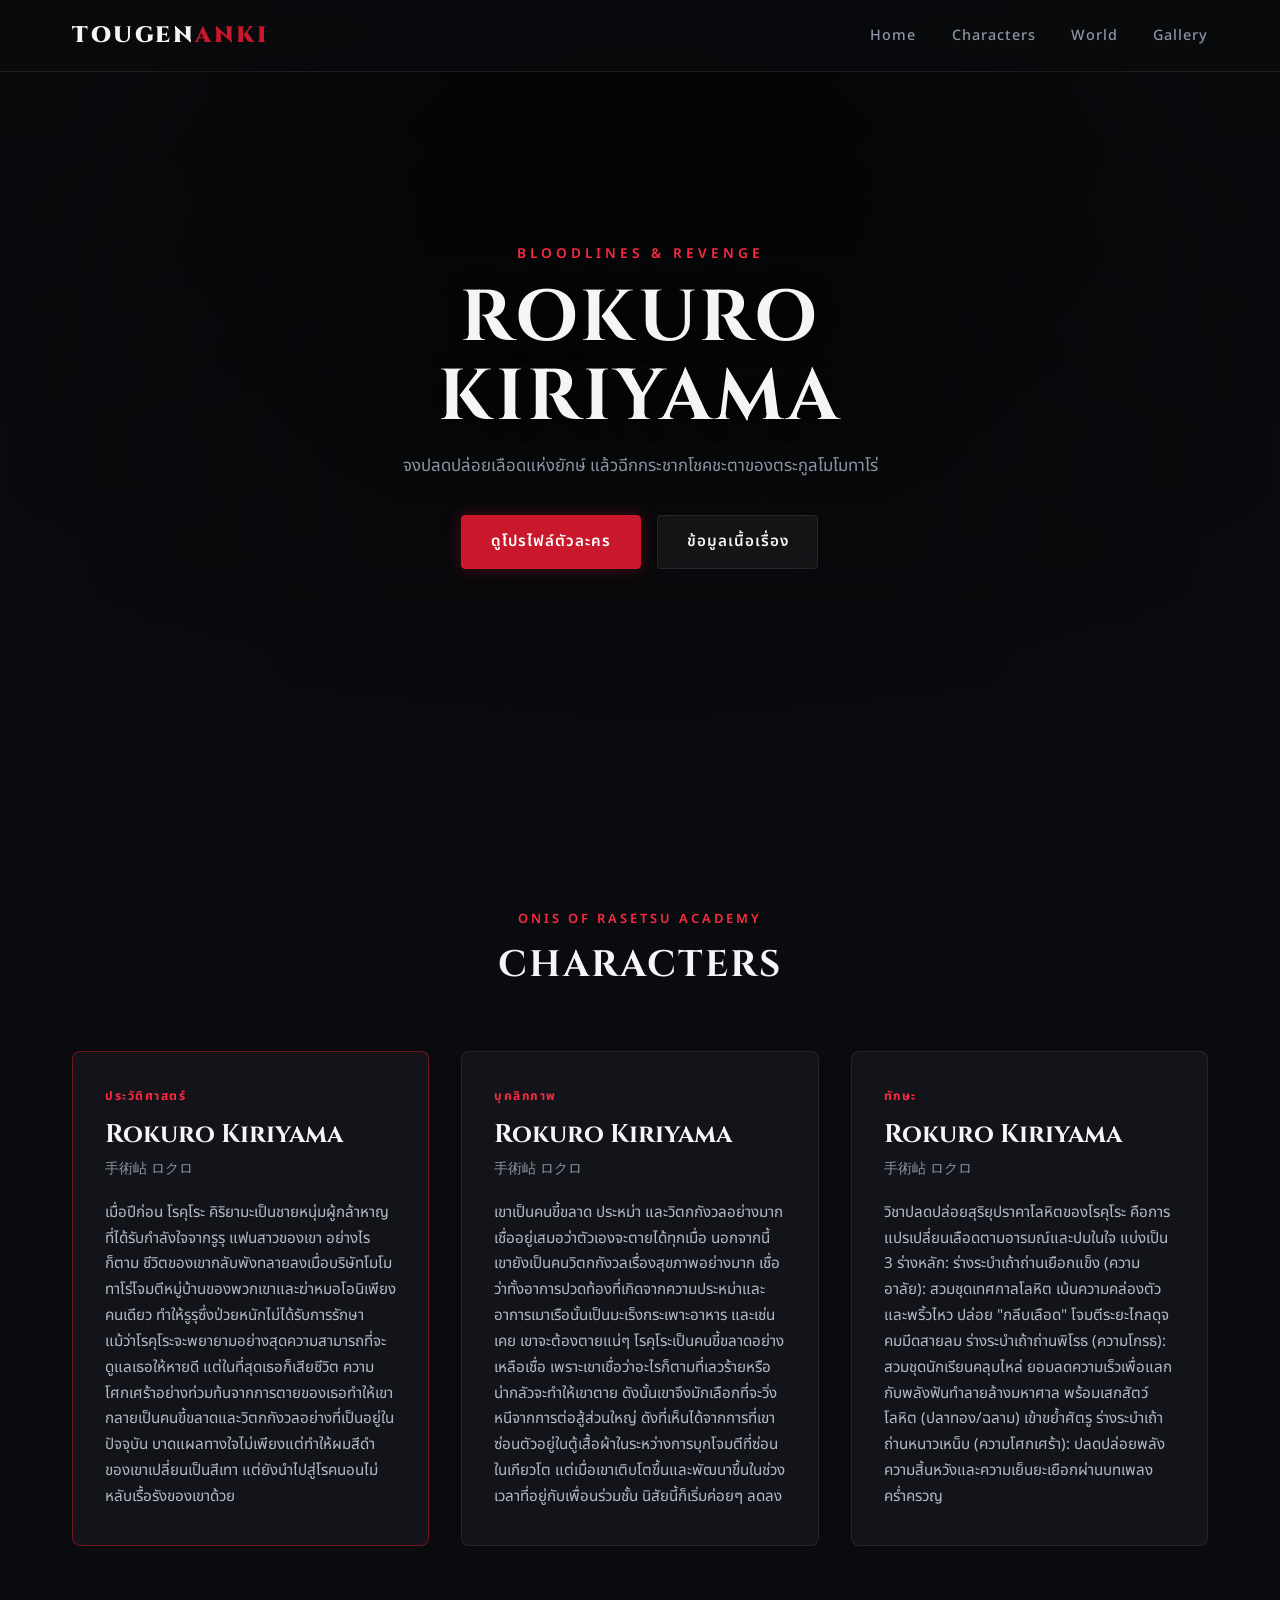
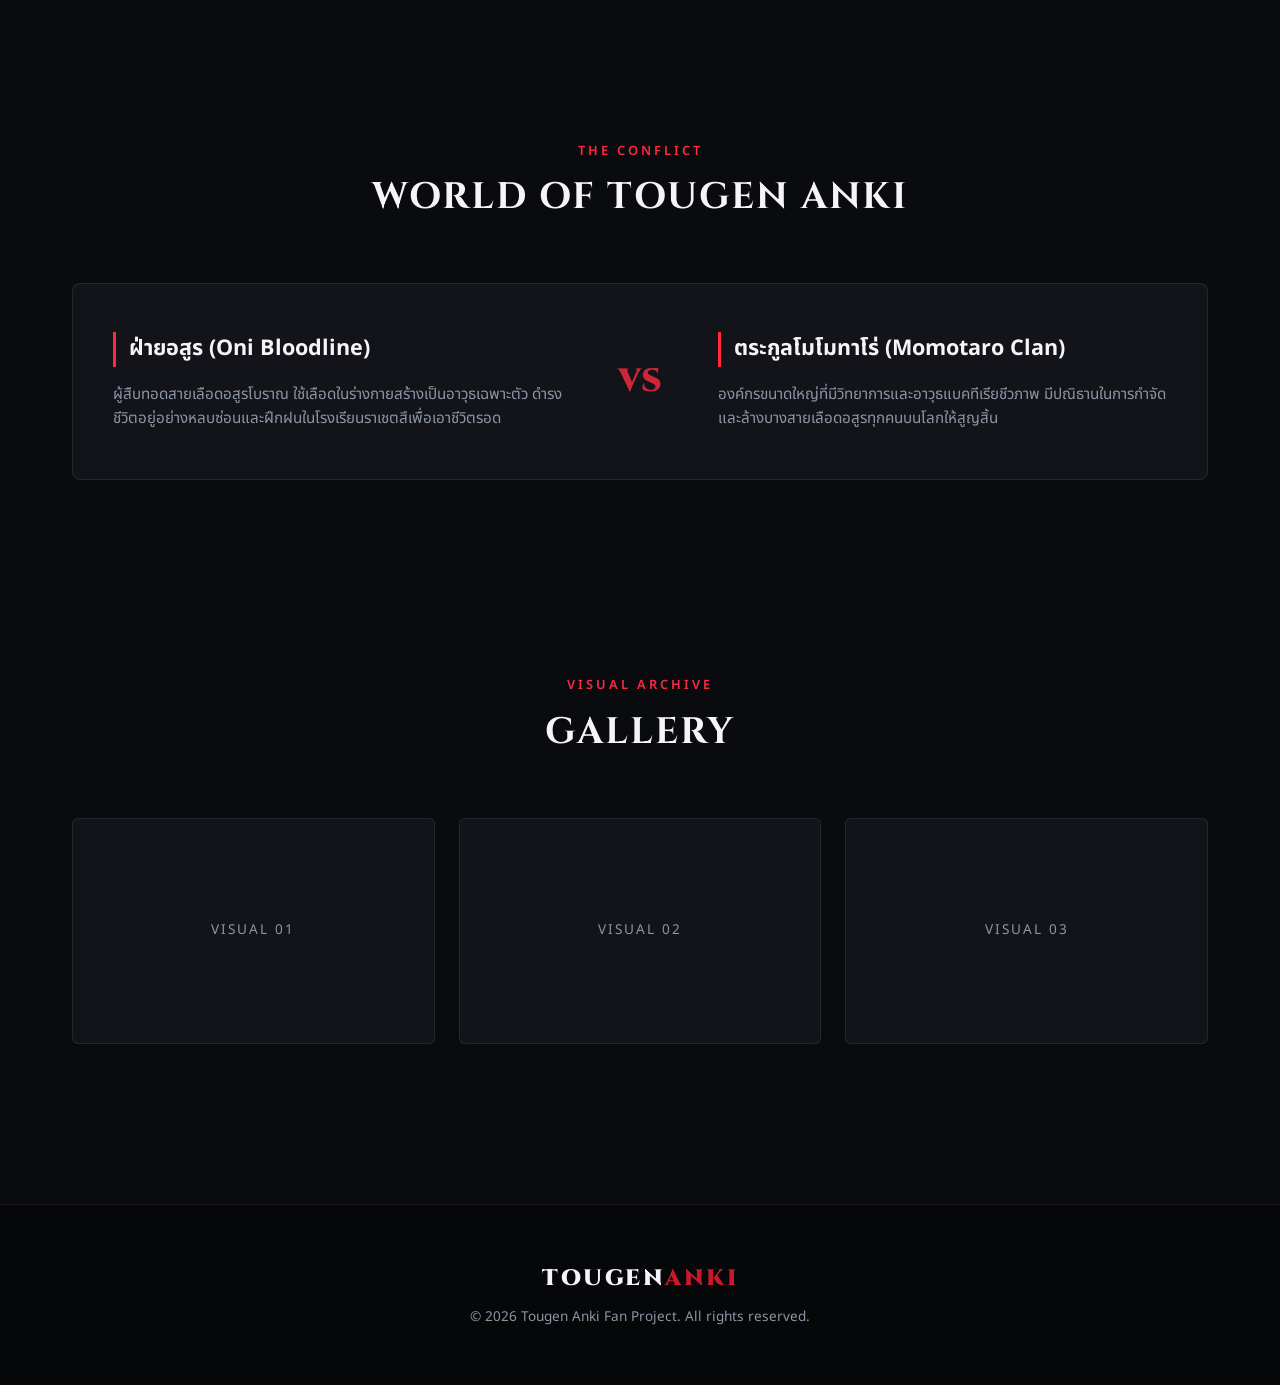
==== index.html @ 9216bf9a "Add files via upload" ====
<!DOCTYPE html>
<html lang="en">
<head>
  <meta charset="UTF-8">
  <meta name="viewport" content="width=device-width, initial-scale=1.0">
  <title>Tougen Anki Fansite | เลือดอสูรราเชตสึ</title>
  <link rel="stylesheet" href="style.css">
  
  <!-- Google Fonts: ฟอนต์สไตล์เฉียบคม Dark Fantasy -->
  <link rel="preconnect" href="https://fonts.googleapis.com">
  <link rel="preconnect" href="https://fonts.gstatic.com" crossorigin>
  <link href="https://fonts.googleapis.com/css2?family=Cinzel:wght@600;700;900&family=Noto+Sans+Thai:wght@300;400;600&family=Oswald:wght@500;700&display=swap" rel="stylesheet">
</head>
<body>

  <!-- Navigation Bar -->
  <header>
    <nav class="navbar">
      <div class="logo">TOUGEN<span>ANKI</span></div>
      <ul class="nav-links">
        <li><a href="#home">Home</a></li>
        <li><a href="#profile">Characters</a></li>
        <li><a href="#world">World</a></li>
        <li><a href="#gallery">Gallery</a></li>
      </ul>
    </nav>
  </header>

  <main>
    <!-- Hero Section -->
    <section class="hero" id="home">
      <!-- กรณีที่ 1: ใช้วิดีโอพื้นหลัง (ถ้าใช้ตัวนี้ ให้เปิดใช้งานแท็ก video นี้) -->
      <video class="hero-video" autoplay muted loop playsinline preload="auto">
        <source src="imgs/vedeo.mp4" type="video/mp4">
        บราวเซอร์ของคุณไม่รองรับการเล่นวิดีโอ
      </video> 
    

      <!-- เลเยอร์เงาไล่ระดับสีคุมโทน -->
      <div class="hero-overlay"></div>

      <!-- เนื้อหาพาดหัวบน Hero -->
      <div class="hero-content">
        <span class="hero-tag">BLOODLINES & REVENGE</span>
        <h1 class="hero-title">ROKURO KIRIYAMA</h1>
        <p class="hero-desc">จงปลดปล่อยเลือดแห่งยักษ์ แล้วฉีกกระชากโชคชะตาของตระกูลโมโมทาโร่</p>
        <div class="hero-actions">
          <a href="#profile" class="btn btn-primary">ดูโปรไฟล์ตัวละคร</a>
          <a href="#world" class="btn btn-secondary">ข้อมูลเนื้อเรื่อง</a>
        </div>
      </div>
    </section>

    <!-- Character Profiles Section -->
    <section class="section profile" id="profile">
      <div class="section-header">
        <span class="sub-title">ONIS OF RASETSU ACADEMY</span>
        <h2 class="title">CHARACTERS</h2>
      </div>

      <div class="card-grid">
        <!-- Rokuro Card -->
        <article class="card highlight-card">
          <div class="card-tag">ประวัติศาสตร์</div>
          <h3 class="card-name">Rokuro Kiriyama</h3>
          <p class="card-japanese">手術岾 ロクロ</p>
          <p class="card-info">เมื่อปีก่อน โรคุโระ คิริยามะเป็นชายหนุ่มผู้กล้าหาญที่ได้รับกำลังใจจากรูรุ แฟนสาวของเขา อย่างไรก็ตาม ชีวิตของเขากลับพังทลายลงเมื่อบริษัทโมโมทาโร่โจมตีหมู่บ้านของพวกเขาและฆ่าหมอโอนิเพียงคนเดียว ทำให้รูรุซึ่งป่วยหนักไม่ได้รับการรักษา แม้ว่าโรคุโระจะพยายามอย่างสุดความสามารถที่จะดูแลเธอให้หายดี แต่ในที่สุดเธอก็เสียชีวิต ความโศกเศร้าอย่างท่วมท้นจากการตายของเธอทำให้เขากลายเป็นคนขี้ขลาดและวิตกกังวลอย่างที่เป็นอยู่ในปัจจุบัน บาดแผลทางใจไม่เพียงแต่ทำให้ผมสีดำของเขาเปลี่ยนเป็นสีเทา แต่ยังนำไปสู่โรคนอนไม่หลับเรื้อรังของเขาด้วย</p>
        </article>

        <!-- Shiki Card -->
        <article class="card">
          <div class="card-tag">บุคลิกภาพ</div>
          <h3 class="card-name">Rokuro Kiriyama</h3>
          <p class="card-japanese">手術岾 ロクロ</p>
          <p class="card-info">เขาเป็นคนขี้ขลาด ประหม่า และวิตกกังวลอย่างมาก เชื่ออยู่เสมอว่าตัวเองจะตายได้ทุกเมื่อ นอกจากนี้เขายังเป็นคนวิตกกังวลเรื่องสุขภาพอย่างมาก เชื่อว่าทั้งอาการปวดท้องที่เกิดจากความประหม่าและอาการเมาเรือนั้นเป็นมะเร็งกระเพาะอาหาร และเช่นเคย เขาจะต้องตายแน่ๆ โรคุโระเป็นคนขี้ขลาดอย่างเหลือเชื่อ เพราะเขาเชื่อว่าอะไรก็ตามที่เลวร้ายหรือน่ากลัวจะทำให้เขาตาย ดังนั้นเขาจึงมักเลือกที่จะวิ่งหนีจากการต่อสู้ส่วนใหญ่ ดังที่เห็นได้จากการที่เขาซ่อนตัวอยู่ในตู้เสื้อผ้าในระหว่างการบุกโจมตีที่ซ่อนในเกียวโต แต่เมื่อเขาเติบโตขึ้นและพัฒนาขึ้นในช่วงเวลาที่อยู่กับเพื่อนร่วมชั้น นิสัยนี้ก็เริ่มค่อยๆ ลดลง</p>
        </article>

        <!-- Naito Card -->
        <article class="card">
          <div class="card-tag">ทักษะ</div>
          <h3 class="card-name">Rokuro Kiriyama</h3>
          <p class="card-japanese">手術岾 ロクロ</p>
          <p class="card-info">วิชาปลดปล่อยสุริยุปราคาโลหิตของโรคุโระ คือการแปรเปลี่ยนเลือดตามอารมณ์และปมในใจ แบ่งเป็น 3 ร่างหลัก:

ร่างระบำเถ้าถ่านเยือกแข็ง (ความอาลัย): สวมชุดเทศกาลโลหิต เน้นความคล่องตัวและพริ้วไหว ปล่อย "กลีบเลือด" โจมตีระยะไกลดุจคมมีดสายลม

ร่างระบำเถ้าถ่านพิโรธ (ความโกรธ): สวมชุดนักเรียนคลุมไหล่ ยอมลดความเร็วเพื่อแลกกับพลังฟันทำลายล้างมหาศาล พร้อมเสกสัตว์โลหิต (ปลาทอง/ฉลาม) เข้าขย้ำศัตรู

ร่างระบำเถ้าถ่านหนาวเหน็บ (ความโศกเศร้า): ปลดปล่อยพลังความสิ้นหวังและความเย็นยะเยือกผ่านบทเพลงคร่ำครวญ</p>
        </article>
      </div>
    </section>

    <!-- World & Lore Section -->
    <section class="section world" id="world">
      <div class="section-header">
        <span class="sub-title">THE CONFLICT</span>
        <h2 class="title">WORLD OF TOUGEN ANKI</h2>
      </div>

      <div class="lore-box">
        <div class="lore-item">
          <h3>ฝ่ายอสูร (Oni Bloodline)</h3>
          <p>ผู้สืบทอดสายเลือดอสูรโบราณ ใช้เลือดในร่างกายสร้างเป็นอาวุธเฉพาะตัว ดำรงชีวิตอยู่อย่างหลบซ่อนและฝึกฝนในโรงเรียนราเชตสึเพื่อเอาชีวิตรอด</p>
        </div>
        <div class="lore-divider">VS</div>
        <div class="lore-item">
          <h3>ตระกูลโมโมทาโร่ (Momotaro Clan)</h3>
          <p>องค์กรขนาดใหญ่ที่มีวิทยาการและอาวุธแบคทีเรียชีวภาพ มีปณิธานในการกำจัดและล้างบางสายเลือดอสูรทุกคนบนโลกให้สูญสิ้น</p>
        </div>
      </div>
    </section>

    <!-- Gallery Section -->
    <section class="section gallery" id="gallery">
      <div class="section-header">
        <span class="sub-title">VISUAL ARCHIVE</span>
        <h2 class="title">GALLERY</h2>
      </div>

      <div class="gallery-grid">
        <div class="gallery-item">
          <img src="imgs/Rokuro 1.svg" alt="Rokuro Visual" onerror="this.style.display='none'; this.nextElementSibling.style.display='block';">
          <div class="gallery-placeholder" style="display:none;">VISUAL 01</div>
        </div>
        <div class="gallery-item">
          <img src="imgs/Kiriyama 1.svg" alt="Kiriyama Visual" onerror="this.style.display='none'; this.nextElementSibling.style.display='block';">
          <div class="gallery-placeholder" style="display:none;">VISUAL 02</div>
        </div>
        <div class="gallery-item">
          <img src="imgs/images 1.svg" alt="Tougen Anki Visual" onerror="this.style.display='none'; this.nextElementSibling.style.display='block';">
          <div class="gallery-placeholder" style="display:none;">VISUAL 03</div>
        </div>
       
      </div>
    </section>
  </main>

  <!-- Footer -->
  <footer>
    <div class="footer-content">
      <p class="logo">TOUGEN<span>ANKI</span></p>
      <p class="credit">&copy; 2026 Tougen Anki Fan Project. All rights reserved.</p>
    </div>
  </footer>

</body>
</html>
---- style.css ----
/* ===================================================
   RESET & CSS VARIABLES
=================================================== */
:root {
  --bg-dark: #0a0b0e;
  --bg-card: #12141a;
  --bg-card-hover: #171b24;
  --primary-red: #c9182b;
  --bright-red: #ff2a42;
  --text-main: #f5f5f7;
  --text-muted: #8d95a5;
  --border-subtle: rgba(255, 255, 255, 0.08);
  --font-heading: 'Cinzel', 'Oswald', serif;
  --font-body: 'Noto Sans Thai', sans-serif;
  --transition-smooth: all 0.3s cubic-bezier(0.4, 0, 0.2, 1);
}

* {
  margin: 0;
  padding: 0;
  box-sizing: border-box;
}

html {
  scroll-behavior: smooth;
}

body {
  background-color: var(--bg-dark);
  color: var(--text-main);
  font-family: var(--font-body);
  line-height: 1.6;
  overflow-x: hidden;
}

a {
  text-decoration: none;
  color: inherit;
}

/* ===================================================
   NAVIGATION BAR
=================================================== */
header {
  position: fixed;
  top: 0;
  left: 0;
  width: 100%;
  z-index: 100;
  background: rgba(10, 11, 14, 0.85);
  backdrop-filter: blur(12px);
  -webkit-backdrop-filter: blur(12px);
  border-bottom: 1px solid var(--border-subtle);
}

.navbar {
  max-width: 1200px;
  margin: 0 auto;
  padding: 1.1rem 2rem;
  display: flex;
  justify-content: space-between;
  align-items: center;
}

.logo {
  font-family: var(--font-heading);
  font-size: 1.4rem;
  font-weight: 900;
  letter-spacing: 2.5px;
}

.logo span {
  color: var(--primary-red);
}

.nav-links {
  display: flex;
  list-style: none;
  gap: 2.2rem;
}

.nav-links a {
  font-size: 0.9rem;
  font-weight: 500;
  color: var(--text-muted);
  letter-spacing: 1px;
  transition: var(--transition-smooth);
}

.nav-links a:hover {
  color: var(--bright-red);
}

/* ===================================================
   HERO SECTION (VIDEO & SLIDESHOW READY)
=================================================== */
.hero {
  position: relative;
  width: 100%;
  height: 90vh;
  min-height: 600px;
  display: flex;
  align-items: center;
  justify-content: center;
  overflow: hidden;
  background: #000;
}

/* วิดีโอพื้นหลัง */
.hero-video {
  position: absolute;
  top: 50%;
  left: 50%;
  transform: translate(-50%, -50%);
  width: 100%;
  height: 100%;
  object-fit: cover;
  z-index: 1;
  pointer-events: none;
}

/* โหมด Slideshow พร้อมเอฟเฟกต์ Ken Burns (ถ้าสลับมาใช้) */
.slideshow {
  position: absolute;
  inset: 0;
  width: 100%;
  height: 100%;
  overflow: hidden;
  z-index: 1;
}

.slideshow .image {
  position: absolute;
  inset: 0;
  width: 100%;
  height: 100%;
  object-fit: cover;
  object-position: center;
  opacity: 0;
  animation: cinematicFade 9s infinite ease-in-out;
}

.image1 { animation-delay: 0s; }
.image2 { animation-delay: 3s; }
.image3 { animation-delay: 6s; }

@keyframes cinematicFade {
  0% { opacity: 0; transform: scale(1); }
  6% { opacity: 1; }
  33.3% { opacity: 1; }
  40% { opacity: 0; transform: scale(1.08); }
  100% { opacity: 0; transform: scale(1); }
}

/* หน้ากากไล่เงาดำตัดขอบบน-ล่าง */
.hero-overlay {
  position: absolute;
  inset: 0;
  background: radial-gradient(circle at center, transparent 35%, rgba(10, 11, 14, 0.75) 85%),
              linear-gradient(180deg, rgba(10, 11, 14, 0.3) 0%, rgba(10, 11, 14, 0.7) 60%, var(--bg-dark) 100%);
  z-index: 2;
  pointer-events: none;
}

/* กล่องเนื้อหาหน้า Hero */
.hero-content {
  position: relative;
  z-index: 3;
  text-align: center;
  max-width: 800px;
  padding: 0 1.5rem;
}

.hero-tag {
  display: inline-block;
  font-size: 0.85rem;
  letter-spacing: 4px;
  color: var(--bright-red);
  margin-bottom: 0.8rem;
  font-weight: 600;
}

.hero-title {
  font-family: var(--font-heading);
  font-size: clamp(2.5rem, 6vw, 4.5rem);
  line-height: 1.1;
  margin-bottom: 1rem;
  letter-spacing: 3px;
  text-shadow: 0 4px 20px rgba(0, 0, 0, 0.9);
}

.hero-desc {
  font-size: 1.05rem;
  color: var(--text-muted);
  max-width: 580px;
  margin: 0 auto 2.2rem auto;
}

.hero-actions {
  display: flex;
  gap: 1rem;
  justify-content: center;
  flex-wrap: wrap;
}

.btn {
  padding: 0.85rem 1.8rem;
  border-radius: 4px;
  font-weight: 600;
  font-size: 0.95rem;
  letter-spacing: 1px;
  transition: var(--transition-smooth);
}

.btn-primary {
  background: var(--primary-red);
  color: #fff;
  border: 1px solid var(--primary-red);
  box-shadow: 0 0 15px rgba(201, 24, 43, 0.35);
}

.btn-primary:hover {
  background: var(--bright-red);
  box-shadow: 0 0 25px rgba(255, 42, 66, 0.6);
  transform: translateY(-2px);
}

.btn-secondary {
  background: rgba(255, 255, 255, 0.05);
  color: var(--text-main);
  border: 1px solid var(--border-subtle);
  backdrop-filter: blur(8px);
}

.btn-secondary:hover {
  border-color: rgba(255, 255, 255, 0.4);
  background: rgba(255, 255, 255, 0.1);
  transform: translateY(-2px);
}

/* ===================================================
   SHARED SECTION STYLES
=================================================== */
.section {
  max-width: 1200px;
  margin: 0 auto;
  padding: 6rem 2rem;
}

.section-header {
  text-align: center;
  margin-bottom: 3.5rem;
}

.section-header .sub-title {
  font-size: 0.8rem;
  letter-spacing: 3px;
  color: var(--bright-red);
  font-weight: 600;
}

.section-header .title {
  font-family: var(--font-heading);
  font-size: 2.3rem;
  letter-spacing: 2px;
  margin-top: 0.3rem;
}

/* ===================================================
   CHARACTER CARDS
=================================================== */
.card-grid {
  display: grid;
  grid-template-columns: repeat(auto-fit, minmax(300px, 1fr));
  gap: 2rem;
}

.card {
  background: var(--bg-card);
  padding: 2.2rem 2rem;
  border-radius: 8px;
  border: 1px solid var(--border-subtle);
  transition: var(--transition-smooth);
}

.card:hover {
  background: var(--bg-card-hover);
  border-color: rgba(201, 24, 43, 0.4);
  transform: translateY(-6px);
  box-shadow: 0 12px 30px rgba(0, 0, 0, 0.6);
}

.highlight-card {
  border-color: rgba(201, 24, 43, 0.5);
  box-shadow: inset 0 0 15px rgba(201, 24, 43, 0.05);
}

.card-tag {
  font-size: 0.75rem;
  font-weight: 700;
  color: var(--bright-red);
  letter-spacing: 1.5px;
  margin-bottom: 0.5rem;
}

.card-name {
  font-family: var(--font-heading);
  font-size: 1.6rem;
  margin-bottom: 0.2rem;
}

.card-japanese {
  font-size: 0.85rem;
  color: var(--text-muted);
  margin-bottom: 1.2rem;
}

.card-info {
  font-size: 0.95rem;
  color: #b3b9c7;
  line-height: 1.7;
}

/* ===================================================
   WORLD & LORE
=================================================== */
.lore-box {
  background: var(--bg-card);
  border: 1px solid var(--border-subtle);
  border-radius: 8px;
  padding: 3rem 2.5rem;
  display: flex;
  align-items: center;
  justify-content: space-between;
  gap: 2.5rem;
}

.lore-item {
  flex: 1;
}

.lore-item h3 {
  font-size: 1.35rem;
  margin-bottom: 1rem;
  color: var(--text-main);
  border-left: 3px solid var(--bright-red);
  padding-left: 0.8rem;
}

.lore-item p {
  color: var(--text-muted);
  font-size: 0.95rem;
}

.lore-divider {
  font-family: var(--font-heading);
  font-size: 2rem;
  font-weight: 900;
  color: var(--bright-red);
  opacity: 0.8;
  padding: 0 1rem;
}

/* ===================================================
   GALLERY
=================================================== */
.gallery-grid {
  display: grid;
  grid-template-columns: repeat(auto-fit, minmax(240px, 1fr));
  gap: 1.5rem;
}

.gallery-item {
  aspect-ratio: 16 / 10;
  background: var(--bg-card);
  border-radius: 6px;
  border: 1px solid var(--border-subtle);
  overflow: hidden;
  display: flex;
  align-items: center;
  justify-content: center;
  transition: var(--transition-smooth);
}

.gallery-item img {
  width: 100%;
  height: 100%;
  object-fit: cover;
  transition: var(--transition-smooth);
}

.gallery-item:hover {
  border-color: var(--bright-red);
  transform: translateY(-4px);
  box-shadow: 0 8px 20px rgba(0, 0, 0, 0.5);
}

.gallery-item:hover img {
  transform: scale(1.05);
}

.gallery-placeholder {
  color: var(--text-muted);
  font-size: 0.85rem;
  letter-spacing: 2px;
}

/* ===================================================
   FOOTER
=================================================== */
footer {
  border-top: 1px solid var(--border-subtle);
  padding: 3.5rem 2rem;
  text-align: center;
  margin-top: 4rem;
  background: rgba(0, 0, 0, 0.4);
}

.credit {
  font-size: 0.85rem;
  color: var(--text-muted);
  margin-top: 0.6rem;
}

/* ===================================================
   RESPONSIVE DESIGN (MOBILE)
=================================================== */
@media (max-width: 768px) {
  .nav-links {
    gap: 1.2rem;
  }
  
  .nav-links a {
    font-size: 0.8rem;
  }

  .hero {
    height: 80vh;
  }

  .lore-box {
    flex-direction: column;
    text-align: left;
    padding: 2rem 1.5rem;
  }

  .lore-divider {
    text-align: center;
    padding: 0.5rem 0;
  }
}
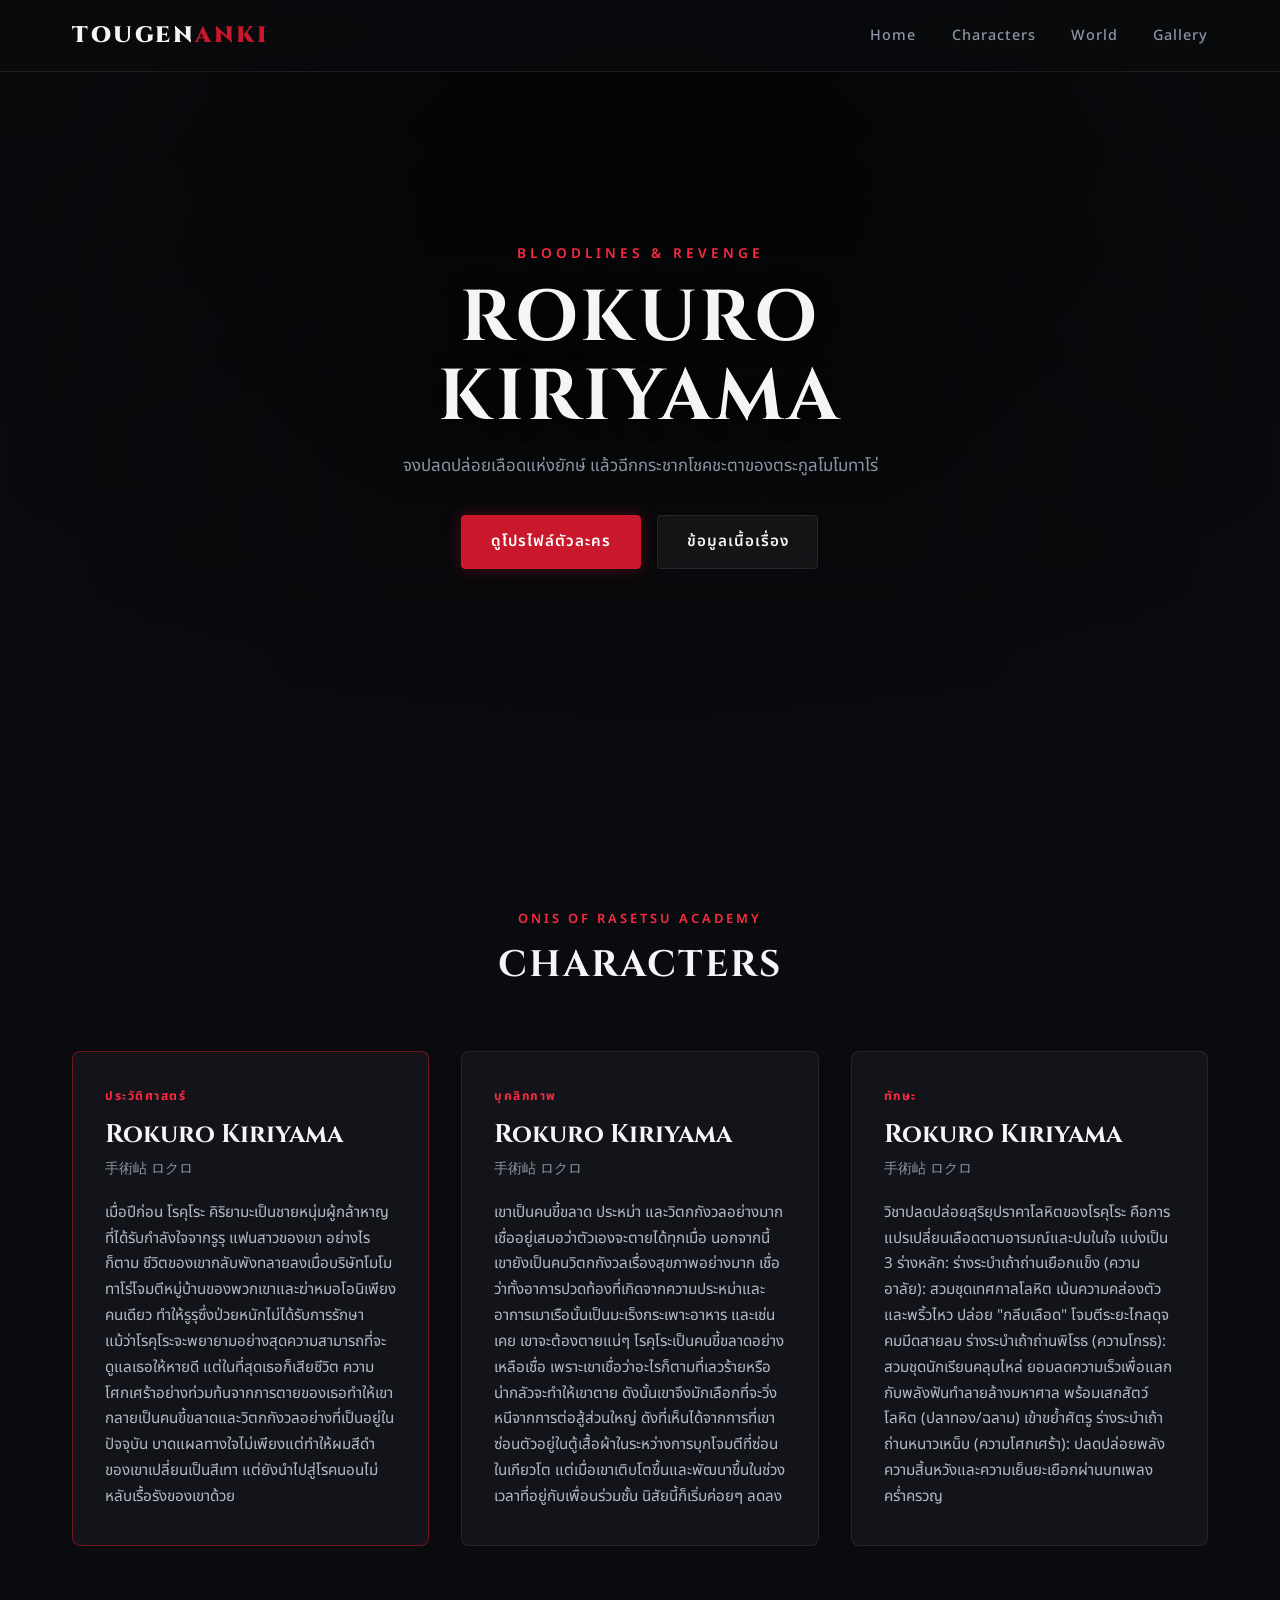
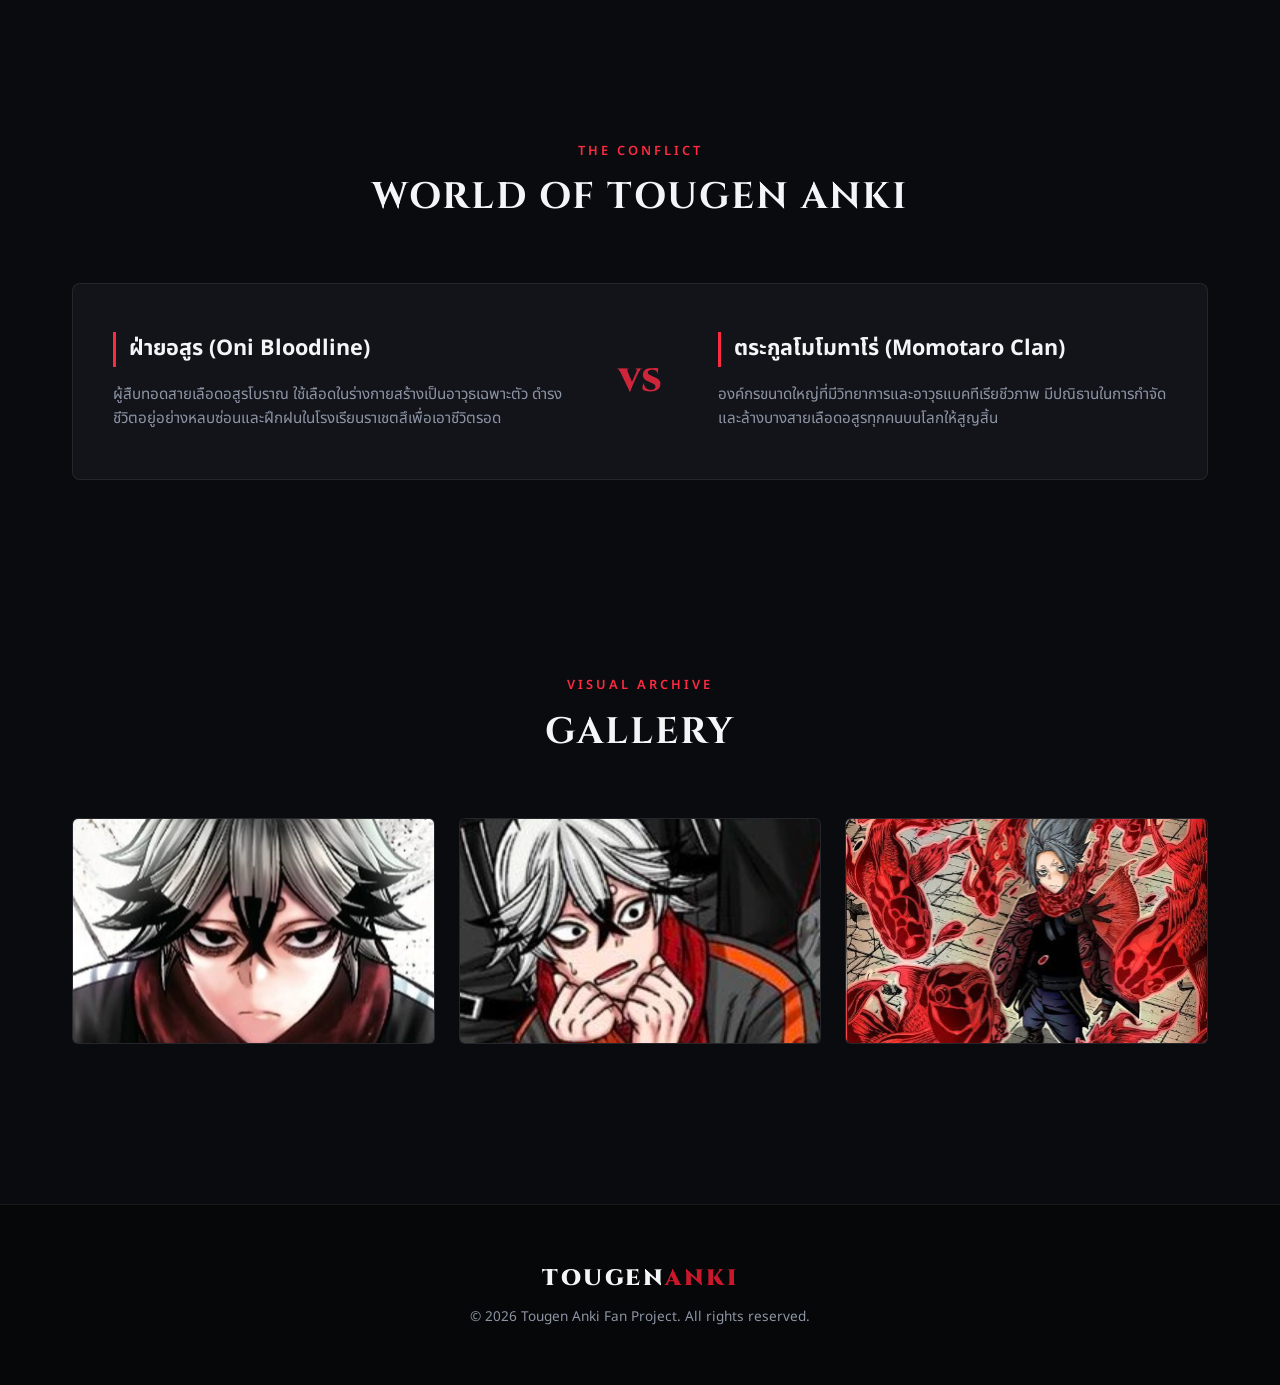
==== commit 306968df: "Fix HTML formatting and update video source" ====
--- a/index.html
+++ b/index.html
@@ -31,7 +31,7 @@
     <section class="hero" id="home">
       <!-- กรณีที่ 1: ใช้วิดีโอพื้นหลัง (ถ้าใช้ตัวนี้ ให้เปิดใช้งานแท็ก video นี้) -->
       <video class="hero-video" autoplay muted loop playsinline preload="auto">
-        <source src="imgs/vedeo.mp4" type="video/mp4">
+        <source src="Fansite/imgs/vedeo.mp4" type="video/mp4">
         บราวเซอร์ของคุณไม่รองรับการเล่นวิดีโอ
       </video> 
     
@@ -120,15 +120,15 @@
 
       <div class="gallery-grid">
         <div class="gallery-item">
-          <img src="imgs/Rokuro 1.svg" alt="Rokuro Visual" onerror="this.style.display='none'; this.nextElementSibling.style.display='block';">
+          <img src="Fansite/imgs/Rokuro 1.svg" alt="Rokuro Visual" onerror="this.style.display='none'; this.nextElementSibling.style.display='block';">
           <div class="gallery-placeholder" style="display:none;">VISUAL 01</div>
         </div>
         <div class="gallery-item">
-          <img src="imgs/Kiriyama 1.svg" alt="Kiriyama Visual" onerror="this.style.display='none'; this.nextElementSibling.style.display='block';">
+          <img src="Fansite/imgs/Kiriyama 1.svg" alt="Kiriyama Visual" onerror="this.style.display='none'; this.nextElementSibling.style.display='block';">
           <div class="gallery-placeholder" style="display:none;">VISUAL 02</div>
         </div>
         <div class="gallery-item">
-          <img src="imgs/images 1.svg" alt="Tougen Anki Visual" onerror="this.style.display='none'; this.nextElementSibling.style.display='block';">
+          <img src="Fansite/imgs/images 1.svg" alt="Tougen Anki Visual" onerror="this.style.display='none'; this.nextElementSibling.style.display='block';">
           <div class="gallery-placeholder" style="display:none;">VISUAL 03</div>
         </div>
        
@@ -145,4 +145,4 @@
   </footer>
 
 </body>
-</html>+</html>
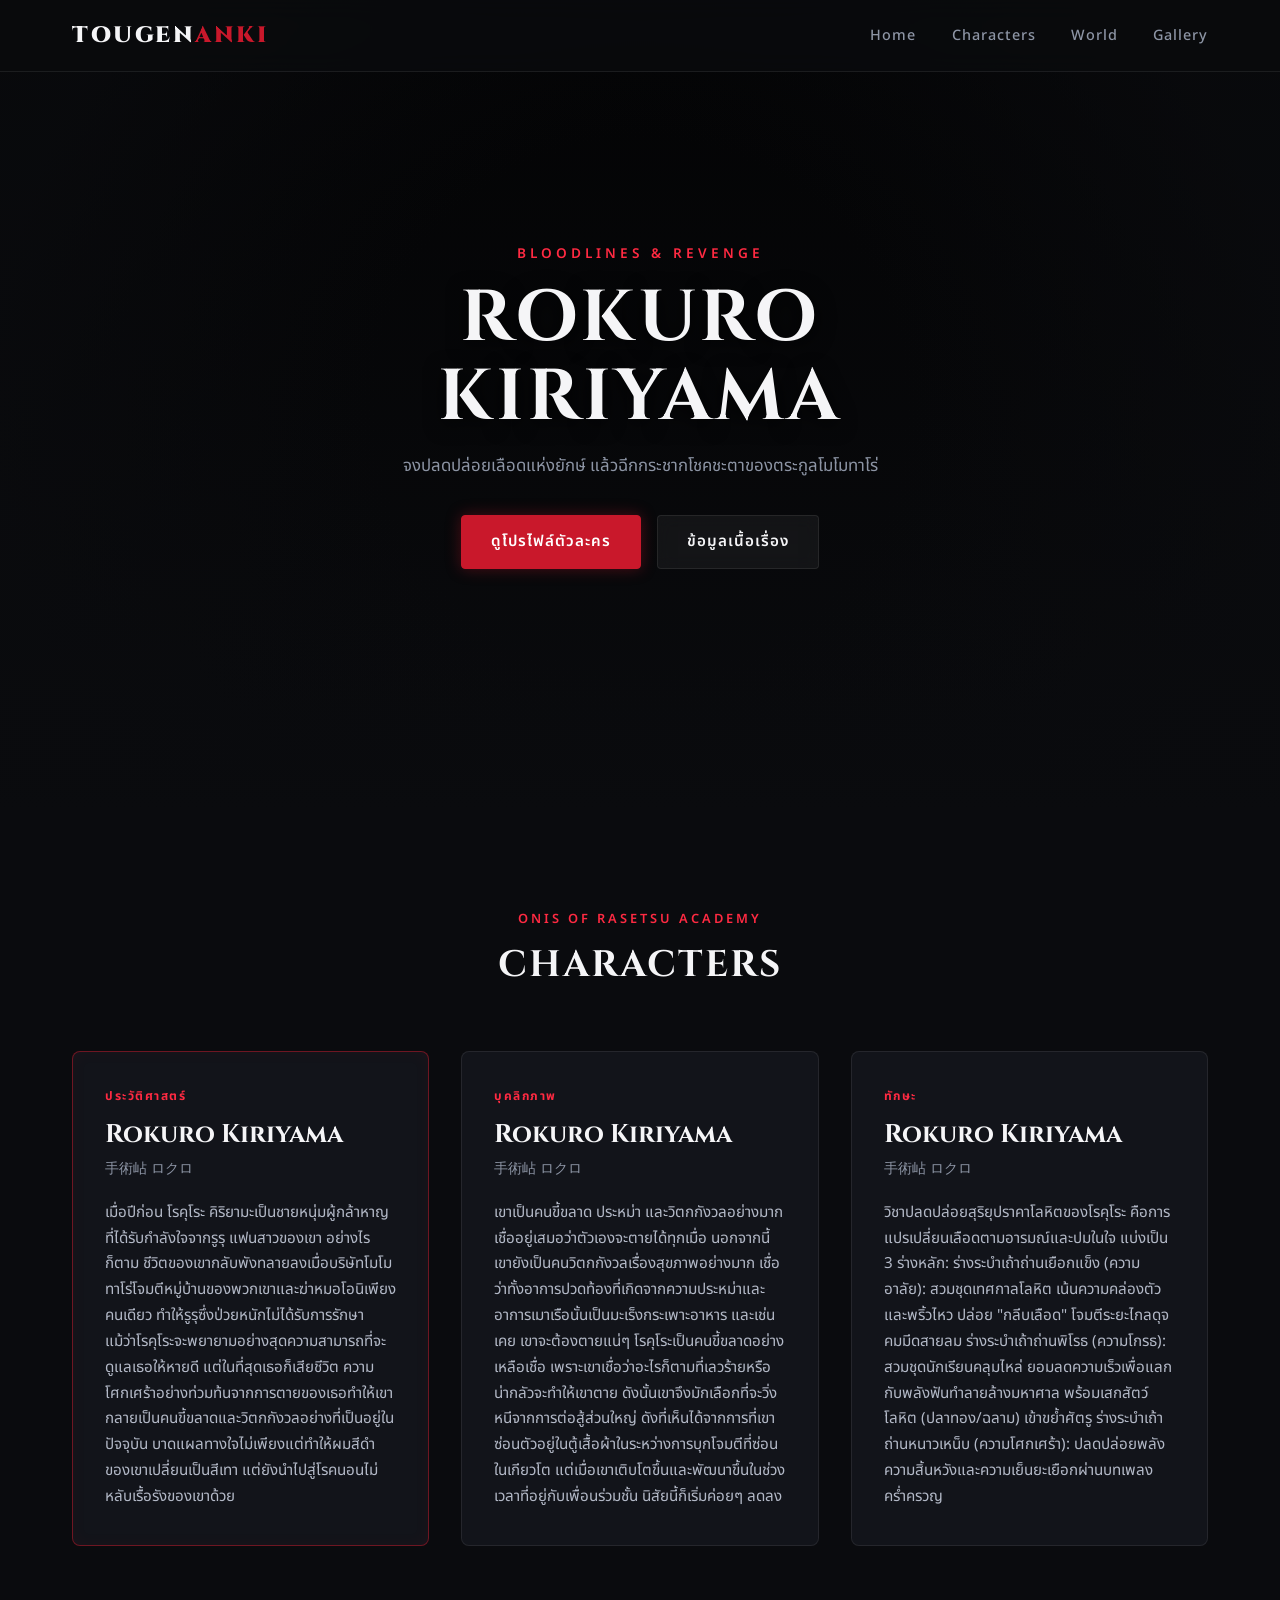
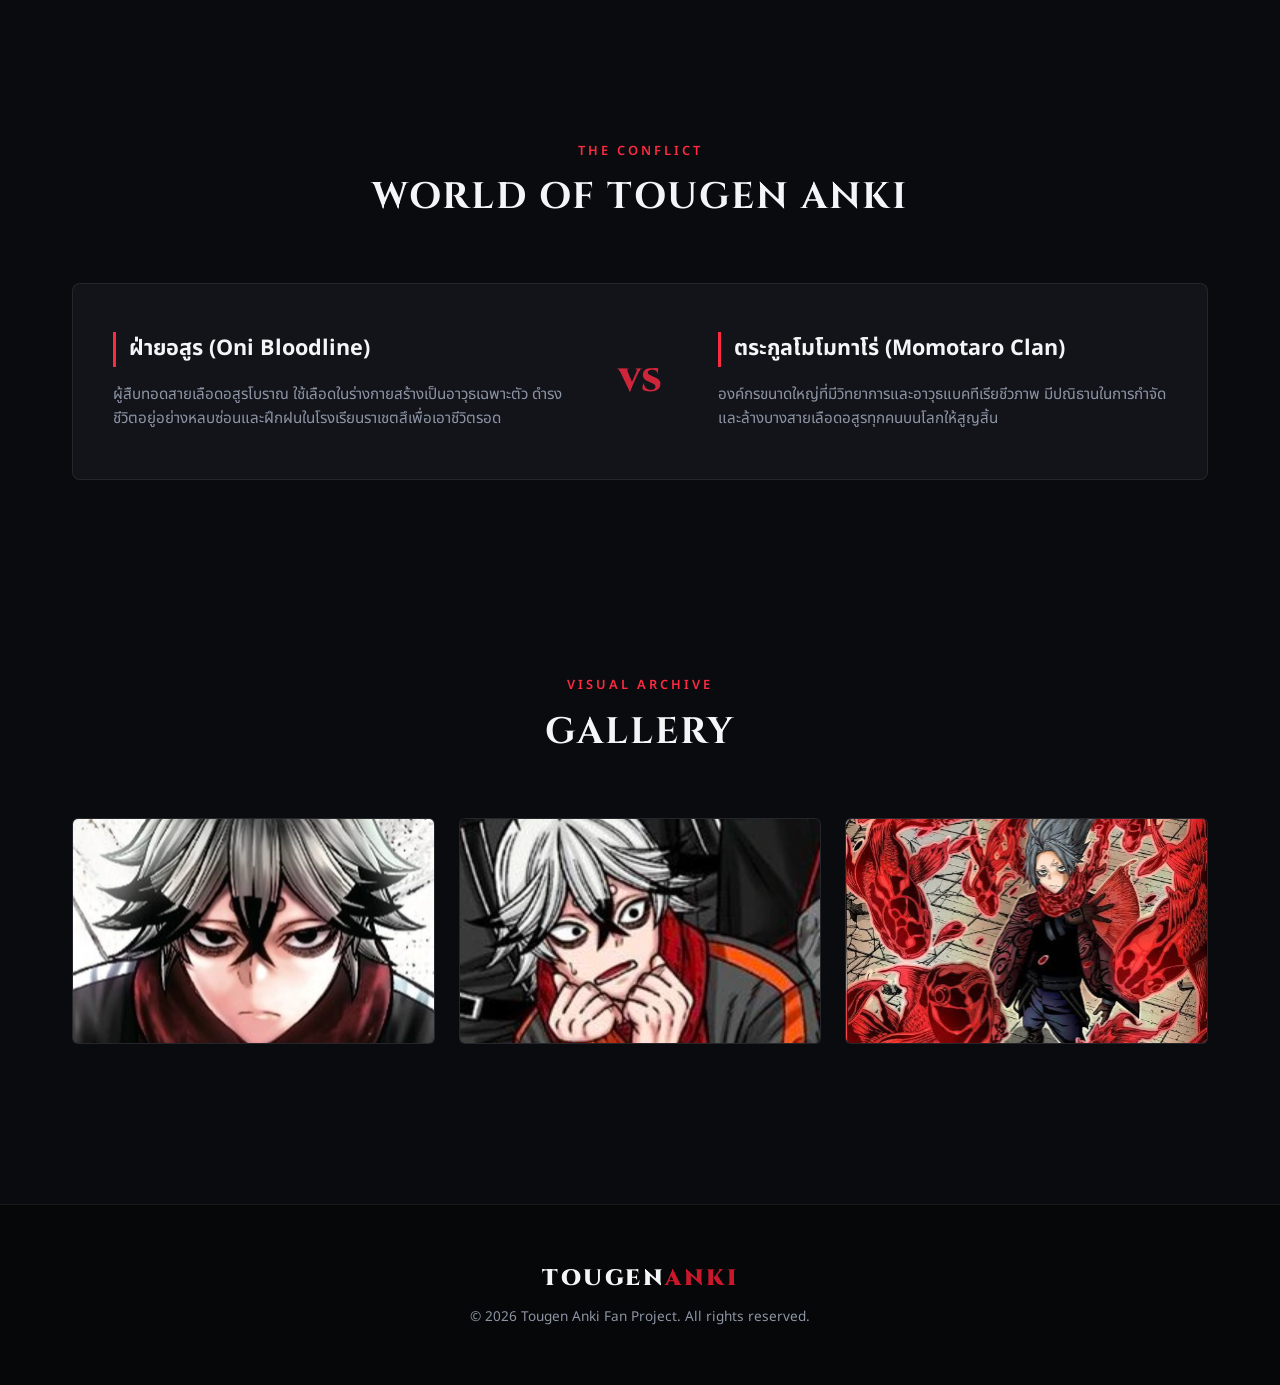
==== commit 80682099: "Add files via upload" ====
--- a/index.html
+++ b/index.html
@@ -31,7 +31,7 @@
     <section class="hero" id="home">
       <!-- กรณีที่ 1: ใช้วิดีโอพื้นหลัง (ถ้าใช้ตัวนี้ ให้เปิดใช้งานแท็ก video นี้) -->
       <video class="hero-video" autoplay muted loop playsinline preload="auto">
-        <source src="Fansite/imgs/vedeo.mp4" type="video/mp4">
+        <source src="imgs/vedeo_ZBHWI9NB.mp4" type="video/mp4">
         บราวเซอร์ของคุณไม่รองรับการเล่นวิดีโอ
       </video> 
     
@@ -120,15 +120,15 @@
 
       <div class="gallery-grid">
         <div class="gallery-item">
-          <img src="Fansite/imgs/Rokuro 1.svg" alt="Rokuro Visual" onerror="this.style.display='none'; this.nextElementSibling.style.display='block';">
+          <img src="imgs/Rokuro 1.svg" alt="Rokuro Visual" onerror="this.style.display='none'; this.nextElementSibling.style.display='block';">
           <div class="gallery-placeholder" style="display:none;">VISUAL 01</div>
         </div>
         <div class="gallery-item">
-          <img src="Fansite/imgs/Kiriyama 1.svg" alt="Kiriyama Visual" onerror="this.style.display='none'; this.nextElementSibling.style.display='block';">
+          <img src="imgs/Kiriyama 1.svg" alt="Kiriyama Visual" onerror="this.style.display='none'; this.nextElementSibling.style.display='block';">
           <div class="gallery-placeholder" style="display:none;">VISUAL 02</div>
         </div>
         <div class="gallery-item">
-          <img src="Fansite/imgs/images 1.svg" alt="Tougen Anki Visual" onerror="this.style.display='none'; this.nextElementSibling.style.display='block';">
+          <img src="imgs/images 1.svg" alt="Tougen Anki Visual" onerror="this.style.display='none'; this.nextElementSibling.style.display='block';">
           <div class="gallery-placeholder" style="display:none;">VISUAL 03</div>
         </div>
        
@@ -145,4 +145,4 @@
   </footer>
 
 </body>
-</html>
+</html>
